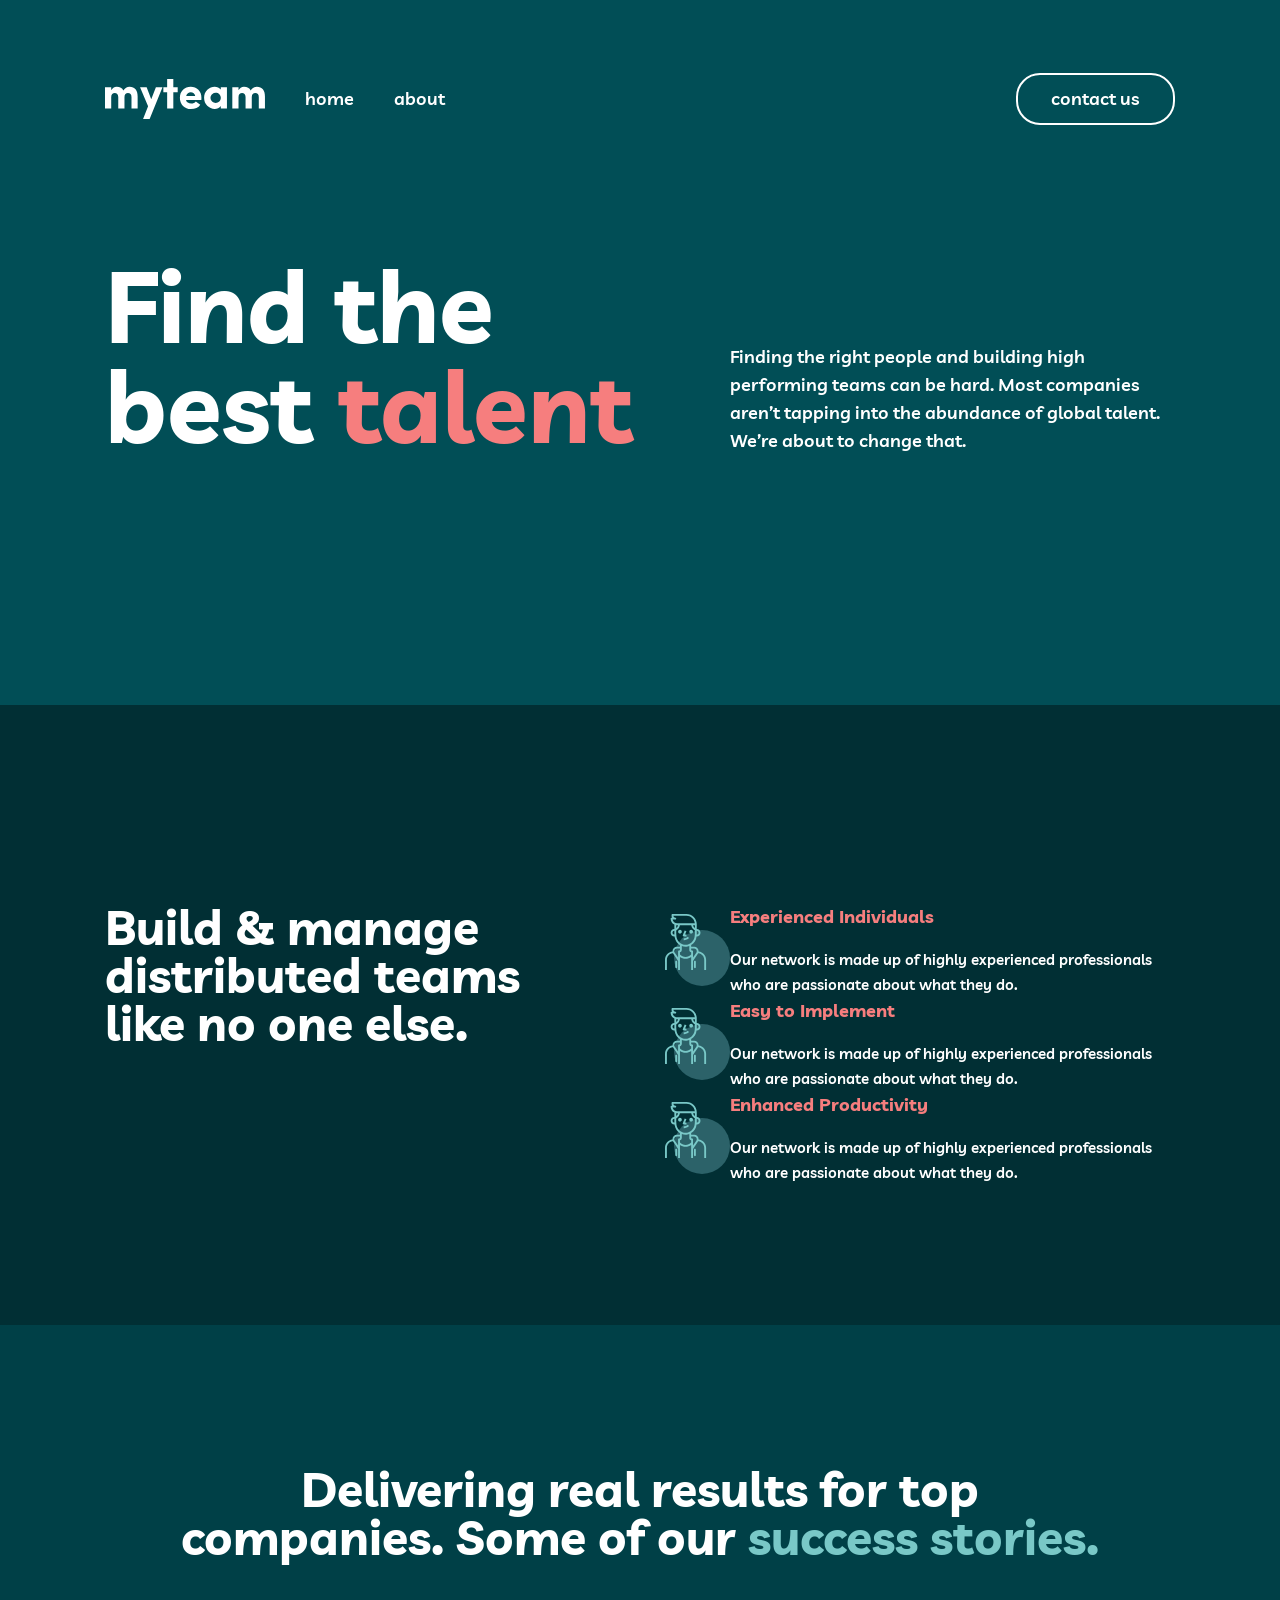
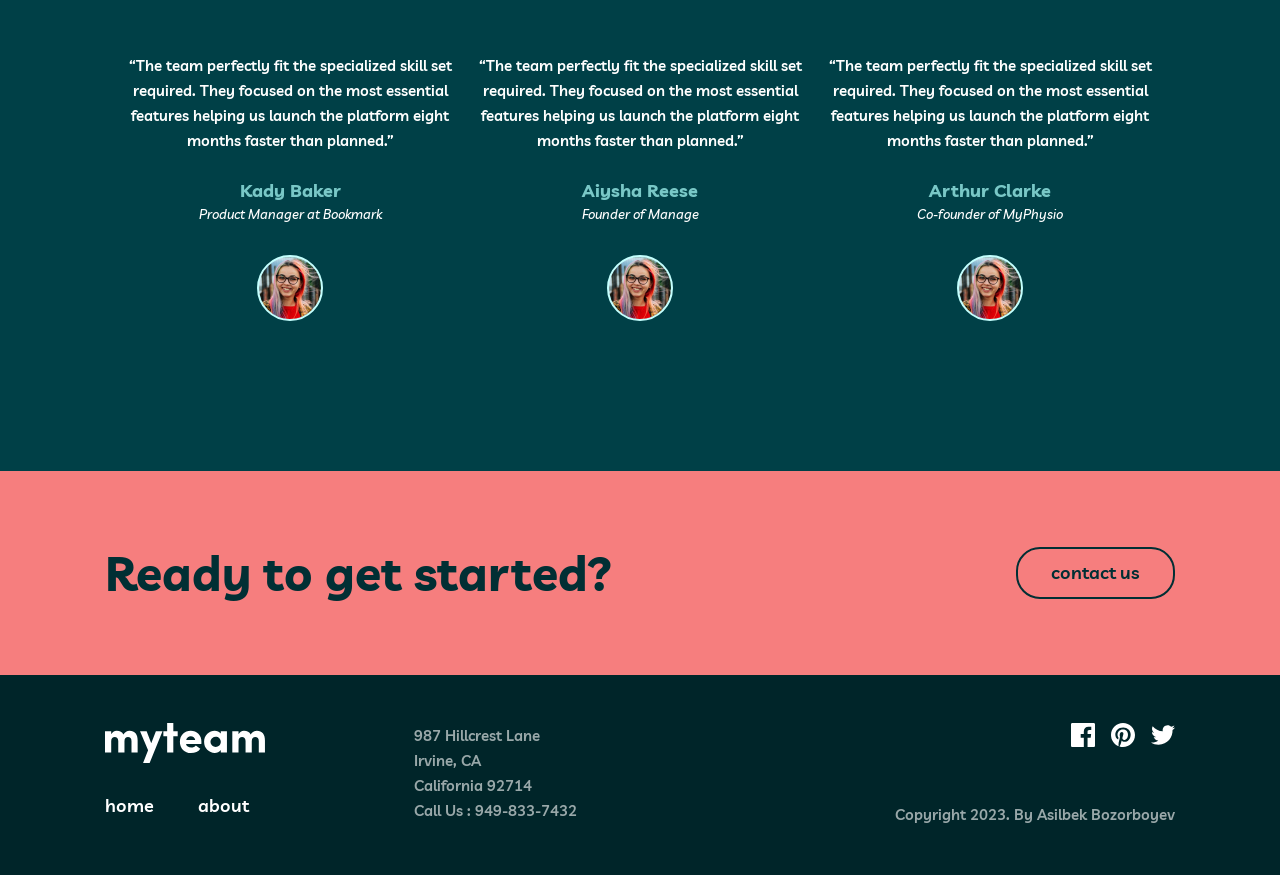
==== index.html @ 4fef5e24 "First" ====
<!DOCTYPE html>
<html lang="en">
<head>
    <meta charset="UTF-8">
    <meta name="viewport" content="width=device-width, initial-scale=1.0">
    <title>My Team</title>
    <link rel="stylesheet" href="./style.css">
    
    <link rel="preconnect" href="https://fonts.googleapis.com">
    <link rel="preconnect" href="https://fonts.gstatic.com" crossorigin>
    <link href="https://fonts.googleapis.com/css2?family=Livvic:wght@500;600;700&display=swap" rel="stylesheet">
</head>
<body>
    <header class="header">
        <div class="container">
            <div class="header-wrapper">
                <img class="header-img" src="./myteam-logo.svg" alt="">
                <div class="header-menu-box">
                    <img class="close-img" src="./close.svg" alt="">
                    <a class="header-link" href="./index.html">home</a>
                    <a class="header-link" href="./about.html">about</a>
                    <button class="header-button">contact us</button>
                </div>
                <img class="header-burger" src="./Group 2.svg" alt="">
            </div>
            <div class="header-wrapper-2">
                <h1 class="header-title">Find the <br> best <span class="header-span">talent</span></h1>
                <p class="header-text">Finding the right people and building high performing teams can be hard. Most companies aren’t tapping into the abundance of global talent. We’re about to change that.</p>
            </div>
        </div>
    </header>
    <main class="main">
        <section class="hero">
            <div class="container">
                <div class="hero-wrapper">
                    <h2 class="hero-title">Build & manage distributed teams like no one else.</h2>
                    <div class="hero-box">
                        <div class="hero-box-2">
                            <img class="hero-img" src="./Group 11.svg" alt="">
                            <div class="hero-child-box">
                                <h3 class="hero-child-title">Experienced Individuals</h3>
                                <p class="hero-child-text">Our network is made up of highly experienced professionals who are passionate about what they do.</p>
                            </div>
                        </div>
                        <div class="hero-box-2">
                            <img class="hero-img" src="./Group 11.svg" alt="">
                            <div class="hero-child-box">
                                <h3 class="hero-child-title">Easy to Implement</h3>
                                <p class="hero-child-text">Our network is made up of highly experienced professionals who are passionate about what they do.</p>
                            </div>
                        </div>
                        <div class="hero-box-2">
                            <img class="hero-img" src="./Group 11.svg" alt="">
                            <div class="hero-child-box">
                                <h3 class="hero-child-title">Enhanced Productivity</h3>
                                <p class="hero-child-text">Our network is made up of highly experienced professionals who are passionate about what they do.</p>
                            </div>
                        </div>
                    </div>
                </div>
            </div>
        </section>
        <section class="real">
            <div class="container">
                <h2 class="real-title">Delivering real results for top companies. Some of our <span class="real-span">success stories.</span></h2>
                <div class="real-wrapper">
                    <div class="real-box">
                        <p class="real-text"> “The team perfectly fit the specialized skill set required. They focused on the most essential features helping us launch the platform eight months faster than planned.”</p>
                        <h3 class="real-title-2">Kady Baker</h3>
                        <p class="real-text-2">Product Manager at Bookmark</p>
                        <img class="real-img" src="./Oval@2x.svg" alt="">
                    </div>
                    
                    <div class="real-box">
                        <p class="real-text"> “The team perfectly fit the specialized skill set required. They focused on the most essential features helping us launch the platform eight months faster than planned.”</p>
                        <h3 class="real-title-2">Aiysha Reese</h3>
                        <p class="real-text-2">Founder of Manage</p>
                        <img class="real-img" src="./Oval@2x.svg" alt="">
                    </div>
                    
                    <div class="real-box">
                        <p class="real-text"> “The team perfectly fit the specialized skill set required. They focused on the most essential features helping us launch the platform eight months faster than planned.”</p>
                        <h3 class="real-title-2">Arthur Clarke</h3>
                        <p class="real-text-2">Co-founder of MyPhysio</p>
                        <img class="real-img" src="./Oval@2x.svg" alt="">
                    </div>
                </div>
            </div>
        </section>
        <section class="start">
            <div class="container">
                <div class="start-wrapper">
                    <h3 class="start-title">Ready to get started?</h3>
                    <button class="start-button">contact us</button>
                </div>
            </div>
        </section>
    </main>
    <footer class="footer">
        <div class="container">
            <div class="footer-wrapper">
                <div class="footer-box">
                    <img class="footer-img" src="./myteam-logo.svg" alt="">
                    <div class="footer-child-box">
                        <a class="footer-link" href="#">home</a>
                        <a class="footer-link" href="#">about</a>
                    </div>
                </div>
                <p class="footer-text">
                    987  Hillcrest Lane <br> Irvine, CA <br> California 92714 <br> Call Us : 949-833-7432
                </p>
                <div class="footer-box-2">
                    <a class="footer-social" href="#">
                        <img src="./Group 31.svg" alt="">
                    </a>
                    <p class="footer-text-2">Copyright 2023. By Asilbek Bozorboyev</p>
                </div>
            </div>
        </div>
    </footer>






    <script src="./js/script.js"></script>
</body>
</html>
---- style.css ----
*{
    box-sizing: border-box;
}

body {
    margin: 0;
    font-family: 'Livvic', sans-serif;
}

.container {
    width: 100%;
    max-width: 1110px;
    margin-right: auto;
    margin-left: auto;
    padding-right: 20px;
    padding-left: 20px;
}

.header{
    background: #014E56;
    padding-top: 73px;
    padding-bottom: 250px;
}

.header-wrapper {
    display: flex;
    gap: 40px;
    align-items: center;
    margin-bottom: 130px;
}

.header-menu-box {
    width: 100%;
    display: flex;
    align-items: center;
    gap: 40px;
}

.header-link {
    color: #FFF;
    font-family: Livvic;
    font-size: 18px;
    font-style: normal;
    font-weight: 600;
    line-height: 28px; /* 155.556% */
    text-decoration: none;
    transition: 0.3s;
}

.header-link:hover {
    color: #F67E7E;
    font-family: Livvic;
    font-size: 18px;
    font-style: normal;
    font-weight: 600;
    line-height: 28px; /* 155.556% */
}

.header-button {
    margin-left: auto;
    background: transparent;
    border-radius: 24px;
    border: 2px solid #FFF;
    color: #FFF;
    font-family: Livvic;
    font-size: 18px;
    font-style: normal;
    font-weight: 600;
    line-height: 28px; /* 155.556% */
    padding-top: 10px;
    padding-right: 33px;
    padding-bottom: 10px;
    padding-left: 33px;
    transition: 0.3s;
}

.header-button:hover {
    border-radius: 24px;
    border: 2px solid #FFF;
    background: #FFF;
    color: #002529;
    font-family: Livvic;
    font-size: 18px;
    font-style: normal;
    font-weight: 600;
    line-height: 28px; /* 155.556% */
}

.header-title {
    color: #FFF;
    font-family: Livvic;
    font-size: 100px;
    font-style: normal;
    font-weight: 700;
    line-height: 100px; /* 100% */
    margin: 0;
    
}

.header-span{
    color: #F67E7E;
    font-family: Livvic;
    font-size: 100px;
    font-style: normal;
    font-weight: 700;
    line-height: 100px;
}

.header-text {
    color: #FFF;
    font-family: Livvic;
    font-size: 18px;
    font-style: normal;
    font-weight: 600;
    line-height: 28px; /* 155.556% */
    margin: 0;
}

.header-wrapper-2 {
    display: flex;
    justify-content: space-between;
    align-items: end;
}

.header-text {
    width: 445px;
}

.hero {
    background: #012F34;
    padding-top: 198px;
    padding-bottom: 140px;
}

.hero-title{
    width: 445px;
    color: #FFF;
    font-family: Livvic;
    font-size: 48px;
    font-style: normal;
    font-weight: 700;
    line-height: 48px; /* 100% */
    margin: 0;
}

.hero-child-title {
    color: #F67E7E;
    font-family: Livvic;
    font-size: 18px;
    font-style: normal;
    font-weight: 700;
    line-height: 28px; /* 155.556% */
    margin: 0;
    margin-bottom: 16px;
}

.hero-child-text {
    width: 445px;
    margin: 0;
    color: #FFF;
    font-family: Livvic;
    font-size: 15px;
    font-style: normal;
    font-weight: 600;
    line-height: 25px; /* 166.667% */
}

.hero-wrapper{
    display: flex;
    justify-content: space-between;
}

.hero-box-2 {
    display: flex;
}

.real {
    background: #004047;
    padding-top: 140px;
    padding-bottom: 150px;
}

.real-title {
    width: 932px;
    text-align: center;
    color: #FFF;
    text-align: center;
    font-family: Livvic;
    font-size: 48px;
    font-style: normal;
    font-weight: 700;
    line-height: 48px; /* 100% */
    margin: 0;
    margin-left: auto;
    margin-right: auto;
    margin-bottom: 92px;
}

.real-text {
    color: #FFF;
    text-align: center;
    font-family: Livvic;
    font-size: 15px;
    font-style: normal;
    font-weight: 600;
    line-height: 25px; /* 166.667% */
    margin: 0;
    margin-bottom: 24px;
}

.real-title-2 {
    color: #79C8C7;
    text-align: center;
    font-family: Livvic;
    font-size: 18px;
    font-style: normal;
    font-weight: 700;
    line-height: 28px; /* 155.556% */
    margin: 0;
}

.real-text-2 {
    color: #FFF;
    text-align: center;
    font-family: Livvic;
    font-size: 13px;
    font-style: italic;
    font-weight: 500;
    line-height: 18px; /* 138.462% */
    margin: 0;
    margin-bottom: 32px;
}

.real-span{
    color: #79C8C7;
    font-family: Livvic;
    font-size: 48px;
    font-style: normal;
    font-weight: 700;
    line-height: 48px;
}

.real-wrapper {
    display: flex;
    justify-content: center;
}

.real-box {
    width: 350px;
    display: flex;
    flex-direction: column;
    justify-content: center;
    align-items: center;
}

.start {
    background: #F67E7E;
    padding-top: 76px;
    padding-bottom: 76px;
}

.start-title {
    color: #012F34;
    font-family: Livvic;
    font-size: 48px;
    font-style: normal;
    font-weight: 700;
    line-height: 48px; /* 100% */
    margin: 0;
}

.start-button {
    border-radius: 24px;
    border: 2px solid #012F34;
    color: #012F34;
    font-family: Livvic;
    font-size: 18px;
    font-style: normal;
    font-weight: 600;
    line-height: 28px; /* 155.556% */
    padding-top: 10px;
    padding-right: 33px;
    padding-bottom: 10px;
    padding-left: 33px;
    background: transparent;
    transition: 0.3s;
}

.start-button:hover{
    border-radius: 24px;
    border: 2px solid #012F34;
    background: #012F34;
    color: #FFF;
    font-family: Livvic;
    font-size: 18px;
    font-style: normal;
    font-weight: 600;
    line-height: 28px; /* 155.556% */
}

.start-wrapper {
    display: flex;
    justify-content: space-between;
    align-items: center;
}

.footer {
    background: #002529;
    padding-top: 48px;
    padding-bottom: 48px;
}

.footer-wrapper {
    display: flex;
    gap: 125px;
}

.footer-box-2 {
    margin-left: auto;
    text-align: end;
}

.footer-link {
    display: inline-block;
    color: #FFF;
    font-family: Livvic;
    font-size: 18px;
    font-style: normal;
    font-weight: 600;
    line-height: 28px; /* 155.556% */
    margin-right: 40px;
    margin-top: 25px;
    text-decoration: none;
}

.footer-text {
    color: #FFF;
    font-family: Livvic;
    font-size: 15px;
    font-style: normal;
    font-weight: 600;
    line-height: 25px; /* 166.667% */
    opacity: 0.6;
    margin: 0;
}

.footer-text-2 {
    color: #FFF;
    text-align: right;
    font-family: Livvic;
    font-size: 15px;
    font-style: normal;
    font-weight: 600;
    line-height: 25px; /* 166.667% */
    opacity: 0.6;
    margin: 0;
    margin-top: 51px;
}

.about-header-wrapper {
    display: flex;
    justify-content: space-between;
}

.about-header-title {
    color: #FFF;
    font-family: Livvic;
    font-size: 64px;
    font-style: normal;
    font-weight: 700;
    line-height: 100px; /* 156.25% */
    margin: 0;
}

.about-header-text {
    width: 730px;
    color: #FFF;
    font-family: Livvic;
    font-size: 18px;
    font-style: normal;
    font-weight: 600;
    line-height: 28px; /* 155.556% */
    margin: 0;
}

.meet {
    padding-top: 140px;
    padding-bottom: 140px;
    background: #004047;
}

.meet-title {
    color: #FFF;
    text-align: center;
    font-family: Livvic;
    font-size: 48px;
    font-style: normal;
    font-weight: 700;
    line-height: 48px; /* 100% */
    margin: 0;
    margin-bottom: 64px;
}

.meet-wrapper {
    display: flex;
    gap: 30px;
    flex-wrap: wrap;
}

.meet-box {
    width: 330px;
    height: 250px;
    background: #012F34;
    text-align: center;
    padding-top: 32px;
    margin-bottom: 40px;
}

.meet-ttile-2 {
    color: #79C8C7;
    text-align: center;
    font-family: Livvic;
    font-size: 18px;
    font-style: normal;
    font-weight: 700;
    line-height: 28px; /* 155.556% */
    margin: 0;
    margin-top: 16px;
}

.meet-text {
    color: #FFF;
    text-align: center;
    font-family: Livvic;
    font-size: 15px;
    font-style: italic;
    font-weight: 500;
    line-height: 25px; /* 166.667% */
    margin: 0;
    margin-bottom: 18px;
}

.header-burger {
    display: none;
}

/* RESPONSIVE */

@media (max-width: 1000px) {
    .header-wrapper-2 {
        flex-direction: column;
        align-items: center;
        text-align: center;
        gap: 24px;
    }
    
    .header-title {
        color: #FFF;
        text-align: center;
        font-family: Livvic;
        font-size: 64px;
        font-style: normal;
        font-weight: 700;
        line-height: 56px; /* 87.5% */
    }
    
    .header-span {
        color: #F67E7E;
        font-family: Livvic;
        font-size: 64px;
        font-style: normal;
        font-weight: 700;
        line-height: 56px;
    }
    
    .header-text {
        max-width: 457px;
        font-size: 15px;
    }
    
    .hero {
        padding-top: 136px;
        padding-bottom: 100px;
    }
    
    .hero-wrapper{
        flex-direction: column;
        align-items: center;
    }
    
    .hero-title {
        color: #FFF;
        font-family: Livvic;
        font-size: 32px;
        font-style: normal;
        font-weight: 700;
        line-height: 32px; /* 100% */
        margin-bottom: 64px;
    }
    
    .hero-img {
        margin-right: 23px;
    }
    
    .hero-box {
        display: flex;
        flex-direction: column;
        gap: 32px;
    }
    
    .real {
        padding-top: 100px;
        padding-bottom: 100px;
    }
    
    .real-title {
        max-width: 473px;
        color: #FFF;
        text-align: center;
        font-family: Livvic;
        font-size: 32px;
        font-style: normal;
        font-weight: 700;
        line-height: 32px; /* 100% */
        margin-bottom: 84px;
    }
    
    .real-span {
        color: #79C8C7;
        font-family: Livvic;
        font-size: 32px;
        font-style: normal;
        font-weight: 700;
        line-height: 32px;
    }
    
    .real-wrapper {
        flex-direction: column;
        align-items: center;
        gap: 84px;
    }
    
    .real-box {
        max-width: 573px;
    }
    
    .start-title {
        color: #012F34;
        font-family: Livvic;
        font-size: 32px;
        font-style: normal;
        font-weight: 700;
        line-height: 32px; /* 100% */
    }

    .start-wrapper {
        gap: 84px;
        justify-content: center;
    }
}


@media (max-width: 800px) {
    .footer-wrapper {
        flex-direction: column;
        align-items: center;
        gap: 50px;
    }

    .footer-box-2 {
        margin-left: 0;
        text-align: center;
    }

    .footer-text-2 {
        margin-top: 30px;
    }
}

.close-img {
    display: none;
}

@media (max-width: 610px) {
    .header-menu-box {
        position: absolute;
        top: 0;
        right: 0;
        width: 255px;
        height: 100vh;
        display: none;
        flex-direction: column;
        align-items: start;
        background: #2C6269;
        padding-top: 112px;
        padding-left: 48px;
    }

    .close-img {
        display: block;
        position: absolute;
        top: 56px;
        right: 25px;
    }

    .header-button {
        margin-left: 0;
    }

    .header-burger {
        display: block;
        cursor: pointer;
        margin-left: auto;
    }

    .start-wrapper {
        flex-direction: column;
        align-items: center;
        gap: 24px;
    }

    .start-title {
        width: 300px;
        text-align: center;
    }

    .hero-child-box {
        max-width: 445px;
    }

    .hero-box-2 {
        flex-direction: column;
        text-align: center;
    }

    .hero-img {
        width: 72px;
        height: 72px;
        margin-left: auto;
        margin-right: auto;
        margin-bottom: 16px;
    }

    .real-title {
        max-width: 327px;
    }

    .hero-title {
        max-width: 400px;
    }

    .header-text {
        max-width: 350px;
    }

    .hero-child-text {
        max-width: 350px;
    }
}

@media (max-width: 400px) {
    .hero-title {
        max-width: 240px;
    }
}

@media (max-width: 350px) {
    .header-text {
        max-width: 300px;
    }

    .hero-child-text {
        max-width: 300px;
    }

    .real-title {
        max-width: 300px;
    }

    .real-text {
        max-width: 300px;
    }

    .real-box {
        max-width: 300px;
    }
}
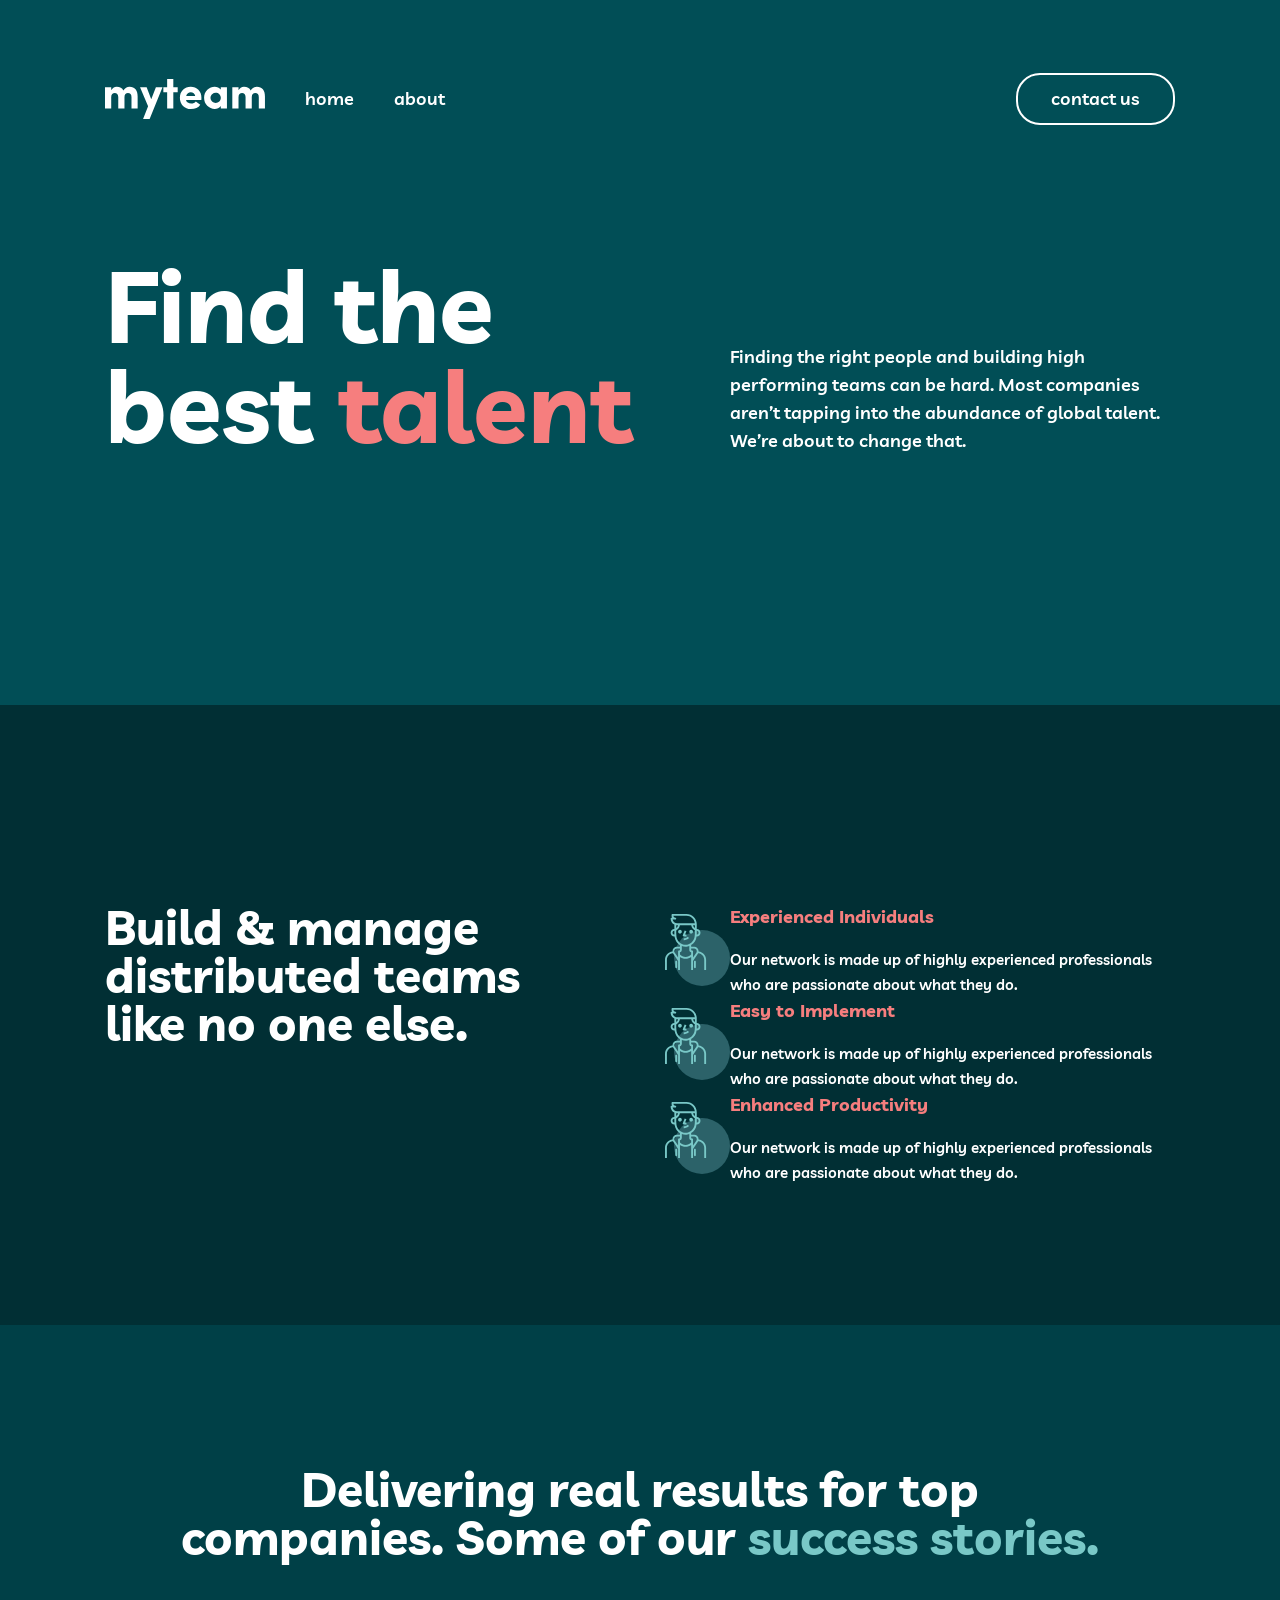
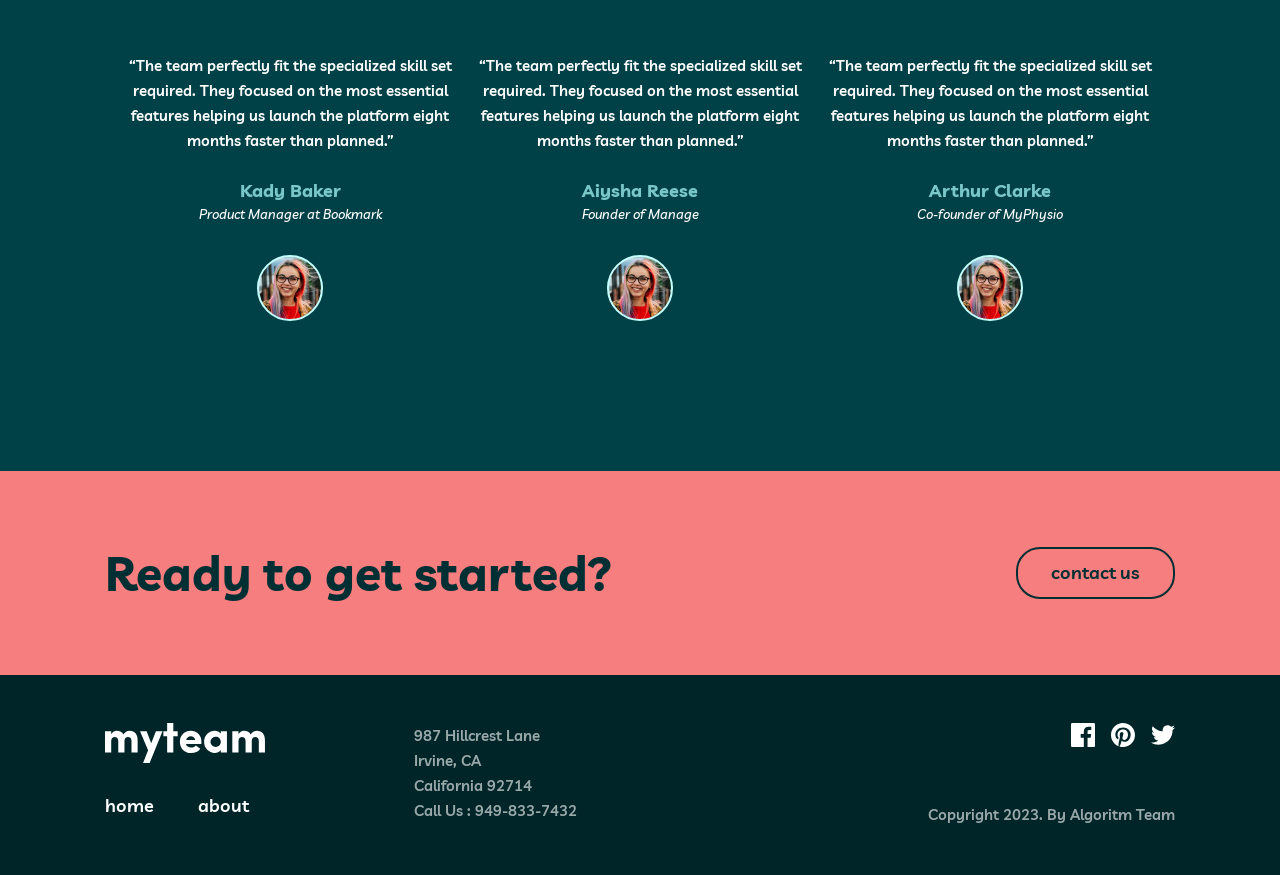
==== commit d9497e9f: "Add" ====
--- a/index.html
+++ b/index.html
@@ -113,7 +113,7 @@
                     <a class="footer-social" href="#">
                         <img src="./Group 31.svg" alt="">
                     </a>
-                    <p class="footer-text-2">Copyright 2023. By Asilbek Bozorboyev</p>
+                    <p class="footer-text-2">Copyright 2023. By Algoritm Team</p>
                 </div>
             </div>
         </div>
